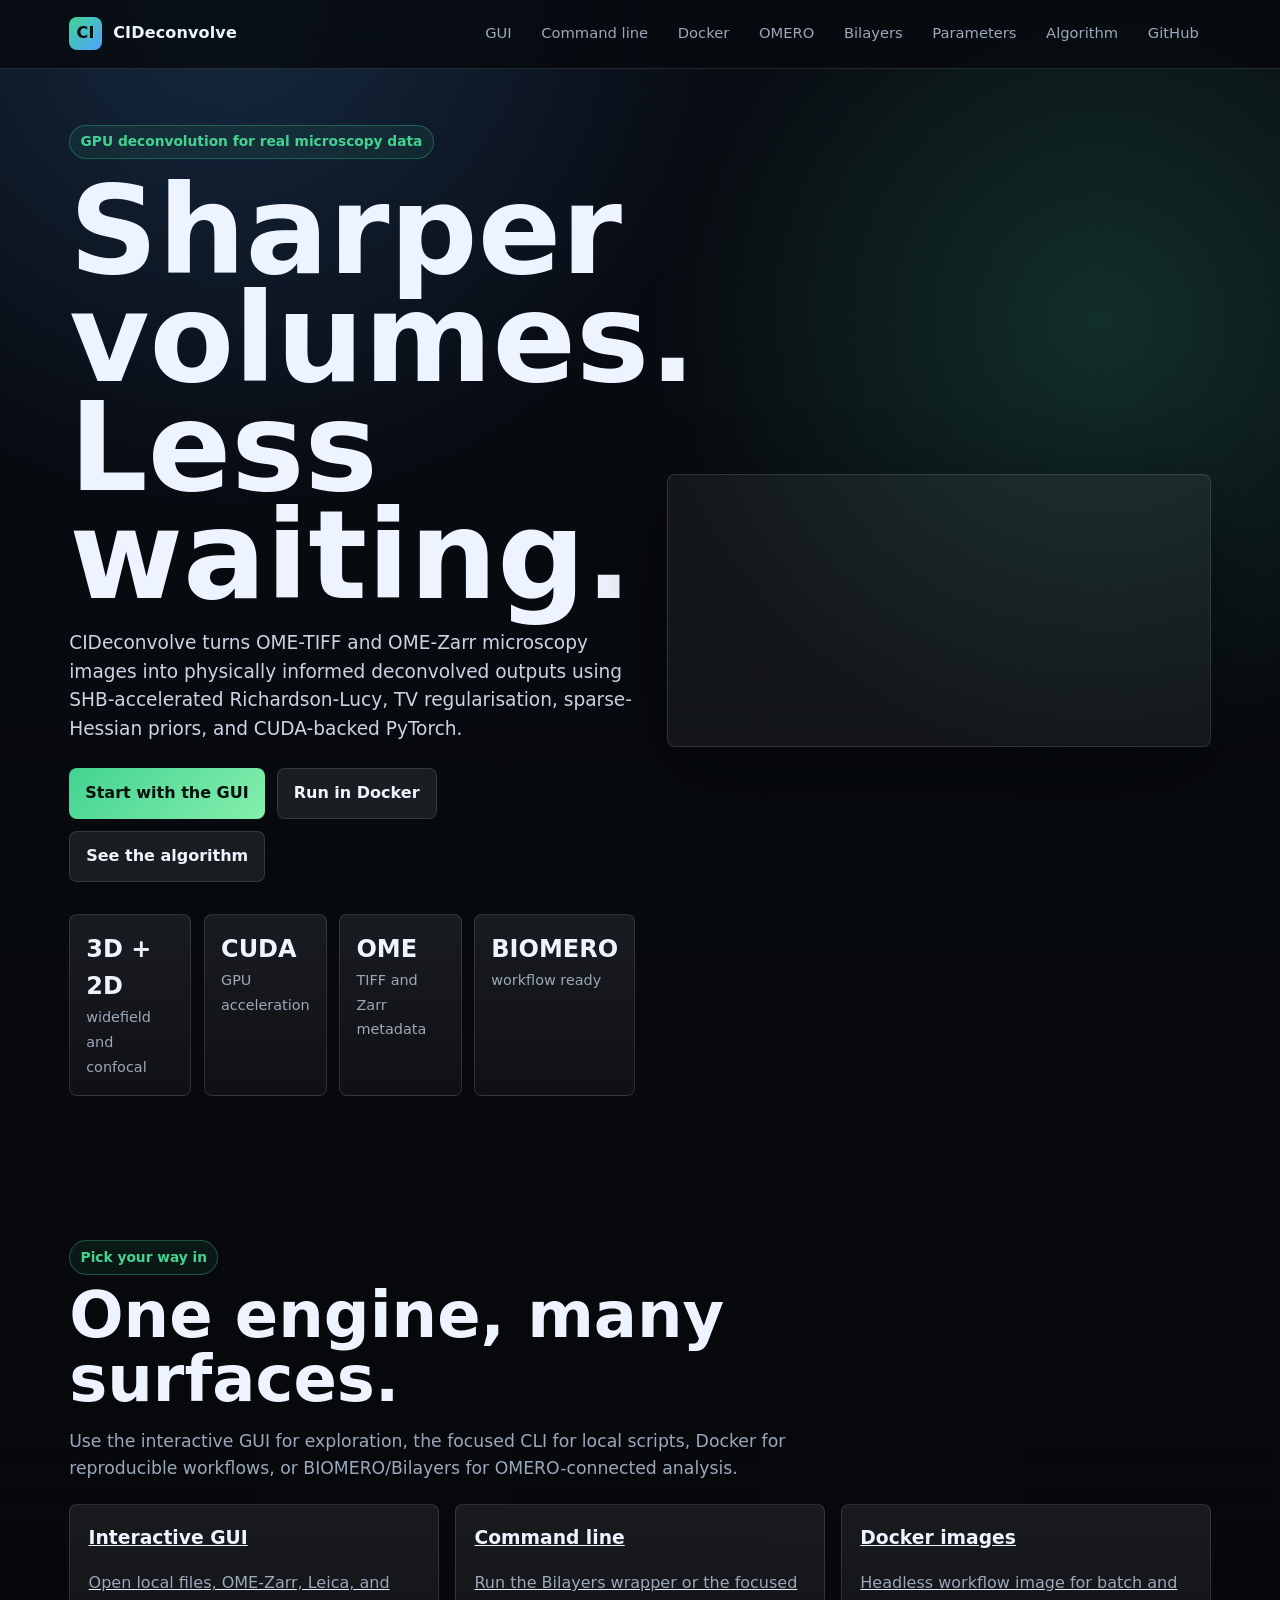
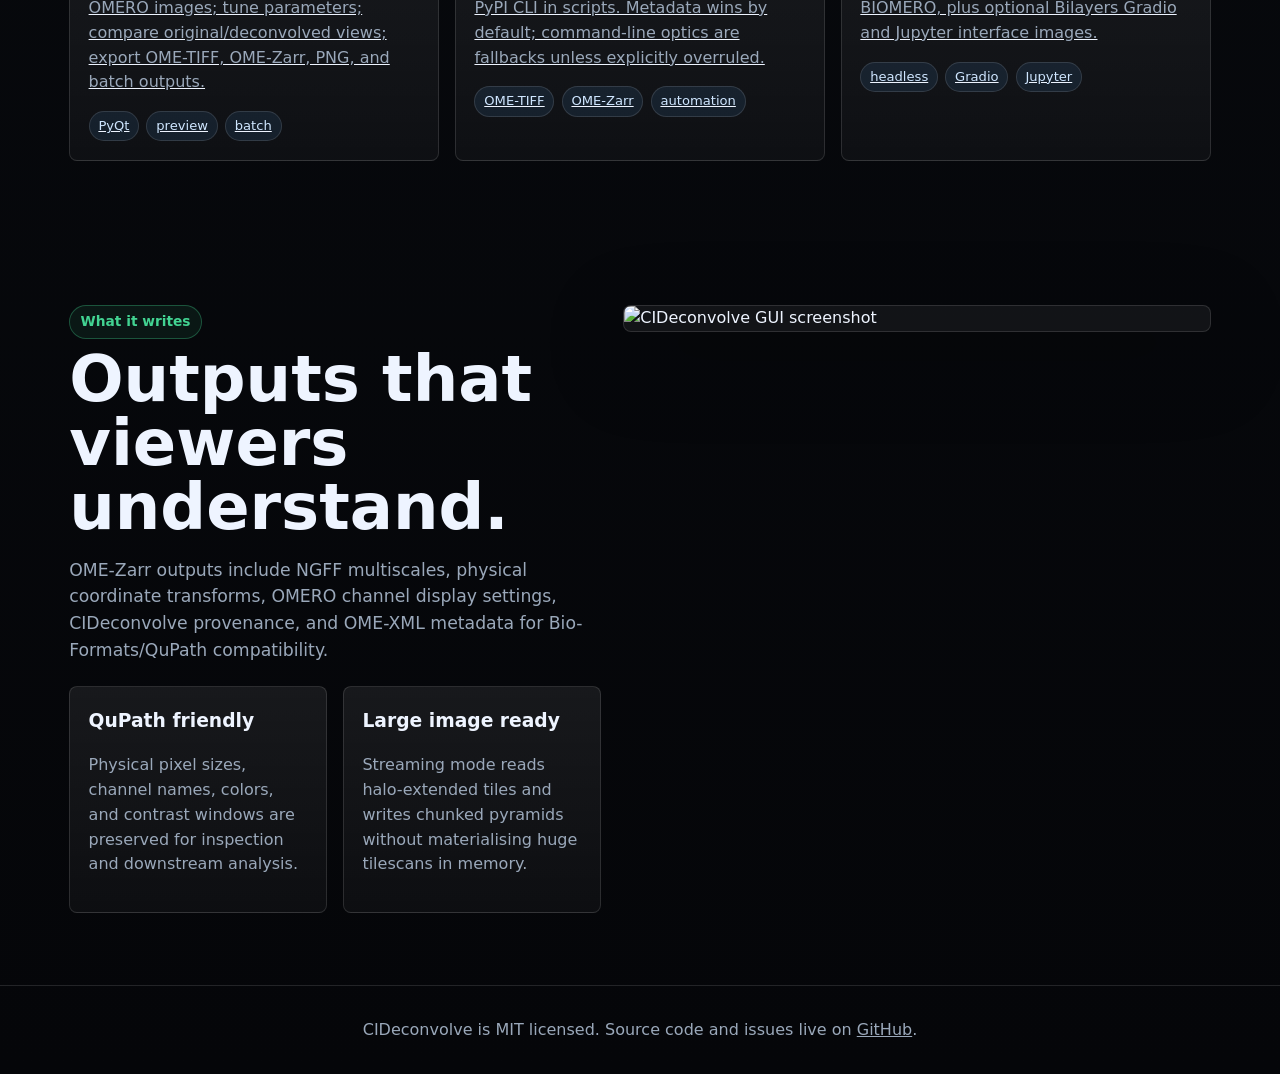
==== docs/index.html @ 8bf5b489 "modified:   README.md" ====
<!doctype html>
<html lang="en">
<head>
  <meta charset="utf-8">
  <meta name="viewport" content="width=device-width, initial-scale=1">
  <title>CIDeconvolve - GPU microscopy deconvolution</title>
  <meta name="description" content="GPU-accelerated 3D and 2D deconvolution for widefield and confocal microscopy images.">
  <link rel="stylesheet" href="assets/site.css">
</head>
<body>
  <header class="site-header">
    <nav class="nav">
      <a class="brand" href="index.html"><span class="brand-mark">CI</span><span>CIDeconvolve</span></a>
      <div class="nav-links">
        <a href="gui.html">GUI</a>
        <a href="commandline.html">Command line</a>
        <a href="docker.html">Docker</a>
        <a href="omero.html">OMERO</a>
        <a href="bilayers.html">Bilayers</a>
        <a href="parameters.html">Parameters</a>
        <a href="algorithm.html">Algorithm</a>
        <a href="https://github.com/Cellular-Imaging-Amsterdam-UMC/cideconvolve">GitHub</a>
      </div>
    </nav>
  </header>

  <main>
    <section class="wrap hero">
      <div>
        <span class="eyebrow">GPU deconvolution for real microscopy data</span>
        <h1>Sharper volumes. Less waiting.</h1>
        <p class="hero-copy">CIDeconvolve turns OME-TIFF and OME-Zarr microscopy images into physically informed deconvolved outputs using SHB-accelerated Richardson-Lucy, TV regularisation, sparse-Hessian priors, and CUDA-backed PyTorch.</p>
        <div class="actions">
          <a class="button primary" href="gui.html">Start with the GUI</a>
          <a class="button" href="docker.html">Run in Docker</a>
          <a class="button" href="algorithm.html">See the algorithm</a>
        </div>
        <div class="stats">
          <div class="stat"><strong>3D + 2D</strong><span>widefield and confocal</span></div>
          <div class="stat"><strong>CUDA</strong><span>GPU acceleration</span></div>
          <div class="stat"><strong>OME</strong><span>TIFF and Zarr metadata</span></div>
          <div class="stat"><strong>BIOMERO</strong><span>workflow ready</span></div>
        </div>
      </div>
      <div class="media-frame">
        <video src="movies/WF-2D-3Ch-Actin.ome_iterations.mp4" autoplay muted loop playsinline poster="screenshots/gui_deconvolve_ci.png"></video>
      </div>
    </section>

    <section class="wrap">
      <div class="section-title">
        <span class="eyebrow">Pick your way in</span>
        <h2>One engine, many surfaces.</h2>
        <p>Use the interactive GUI for exploration, the focused CLI for local scripts, Docker for reproducible workflows, or BIOMERO/Bilayers for OMERO-connected analysis.</p>
      </div>
      <div class="grid">
        <a class="card" href="gui.html">
          <h3>Interactive GUI</h3>
          <p>Open local files, OME-Zarr, Leica, and OMERO images; tune parameters; compare original/deconvolved views; export OME-TIFF, OME-Zarr, PNG, and batch outputs.</p>
          <div class="tag-list"><span class="tag">PyQt</span><span class="tag">preview</span><span class="tag">batch</span></div>
        </a>
        <a class="card" href="commandline.html">
          <h3>Command line</h3>
          <p>Run the Bilayers wrapper or the focused PyPI CLI in scripts. Metadata wins by default; command-line optics are fallbacks unless explicitly overruled.</p>
          <div class="tag-list"><span class="tag">OME-TIFF</span><span class="tag">OME-Zarr</span><span class="tag">automation</span></div>
        </a>
        <a class="card" href="docker.html">
          <h3>Docker images</h3>
          <p>Headless workflow image for batch and BIOMERO, plus optional Bilayers Gradio and Jupyter interface images.</p>
          <div class="tag-list"><span class="tag">headless</span><span class="tag">Gradio</span><span class="tag">Jupyter</span></div>
        </a>
      </div>
    </section>

    <section class="wrap split">
      <div>
        <div class="section-title">
          <span class="eyebrow">What it writes</span>
          <h2>Outputs that viewers understand.</h2>
          <p>OME-Zarr outputs include NGFF multiscales, physical coordinate transforms, OMERO channel display settings, CIDeconvolve provenance, and OME-XML metadata for Bio-Formats/QuPath compatibility.</p>
        </div>
        <div class="grid two">
          <div class="card"><h3>QuPath friendly</h3><p>Physical pixel sizes, channel names, colors, and contrast windows are preserved for inspection and downstream analysis.</p></div>
          <div class="card"><h3>Large image ready</h3><p>Streaming mode reads halo-extended tiles and writes chunked pyramids without materialising huge tilescans in memory.</p></div>
        </div>
      </div>
      <div class="media-frame"><img src="screenshots/gui_deconvolve_ci.png" alt="CIDeconvolve GUI screenshot"></div>
    </section>
  </main>

  <footer class="site-footer">CIDeconvolve is MIT licensed. Source code and issues live on <a href="https://github.com/Cellular-Imaging-Amsterdam-UMC/cideconvolve">GitHub</a>.</footer>
  <script src="assets/site.js"></script>
</body>
</html>
---- docs/assets/site.css ----
:root {
  color-scheme: dark;
  --bg: #07090d;
  --panel: #10151d;
  --panel-2: #151c26;
  --text: #eef4ff;
  --muted: #9aa8ba;
  --line: rgba(255, 255, 255, 0.12);
  --accent: #42d392;
  --accent-2: #4da3ff;
  --warn: #ffd166;
  --pink: #ff5c99;
  --shadow: 0 24px 80px rgba(0, 0, 0, 0.38);
  font-family: Inter, ui-sans-serif, system-ui, -apple-system, BlinkMacSystemFont, "Segoe UI", sans-serif;
}

* { box-sizing: border-box; }

body {
  margin: 0;
  background:
    radial-gradient(circle at 18% 0%, rgba(77, 163, 255, 0.2), transparent 32rem),
    radial-gradient(circle at 86% 12%, rgba(66, 211, 146, 0.18), transparent 28rem),
    linear-gradient(180deg, #080b12 0%, var(--bg) 44%, #050609 100%);
  color: var(--text);
  line-height: 1.55;
}

a { color: inherit; }

.site-header {
  position: sticky;
  top: 0;
  z-index: 50;
  backdrop-filter: blur(18px);
  background: rgba(7, 9, 13, 0.78);
  border-bottom: 1px solid var(--line);
}

.nav {
  max-width: 1180px;
  margin: 0 auto;
  padding: 0.9rem 1.2rem;
  display: flex;
  align-items: center;
  justify-content: space-between;
  gap: 1rem;
}

.brand {
  display: flex;
  align-items: center;
  gap: 0.7rem;
  font-weight: 800;
  text-decoration: none;
  letter-spacing: 0.01em;
}

.brand-mark {
  width: 2.05rem;
  height: 2.05rem;
  border-radius: 8px;
  display: grid;
  place-items: center;
  background: linear-gradient(135deg, var(--accent), var(--accent-2));
  color: #03100b;
  font-weight: 900;
}

.nav-links {
  display: flex;
  flex-wrap: wrap;
  justify-content: flex-end;
  gap: 0.35rem;
}

.nav-links a {
  padding: 0.5rem 0.75rem;
  border-radius: 8px;
  text-decoration: none;
  color: var(--muted);
  font-size: 0.92rem;
}

.nav-links a:hover,
.nav-links a.active {
  color: var(--text);
  background: rgba(255, 255, 255, 0.08);
}

main { min-height: 75vh; }

.wrap {
  max-width: 1180px;
  margin: 0 auto;
  padding: 4.5rem 1.2rem;
}

.hero {
  min-height: 76vh;
  display: grid;
  grid-template-columns: minmax(0, 1.02fr) minmax(320px, 0.98fr);
  align-items: center;
  gap: 2rem;
  padding-top: 3.5rem;
}

.eyebrow {
  display: inline-flex;
  align-items: center;
  gap: 0.45rem;
  color: var(--accent);
  border: 1px solid rgba(66, 211, 146, 0.32);
  background: rgba(66, 211, 146, 0.08);
  border-radius: 999px;
  padding: 0.35rem 0.65rem;
  font-size: 0.86rem;
  font-weight: 700;
}

h1 {
  margin: 1.1rem 0 1rem;
  max-width: 12ch;
  font-size: clamp(3.4rem, 10vw, 7.7rem);
  line-height: 0.88;
  letter-spacing: 0;
}

.hero-copy {
  max-width: 66ch;
  color: #c9d4e4;
  font-size: 1.16rem;
}

.actions {
  display: flex;
  flex-wrap: wrap;
  gap: 0.75rem;
  margin-top: 1.5rem;
}

.button {
  display: inline-flex;
  align-items: center;
  justify-content: center;
  min-height: 2.85rem;
  padding: 0.75rem 1rem;
  border-radius: 8px;
  text-decoration: none;
  font-weight: 800;
  border: 1px solid var(--line);
  background: rgba(255, 255, 255, 0.08);
}

.button.primary {
  background: linear-gradient(135deg, var(--accent), #86efac);
  color: #04100b;
  border: 0;
}

.button:hover { transform: translateY(-1px); }

.media-frame {
  border: 1px solid var(--line);
  background: rgba(255, 255, 255, 0.05);
  box-shadow: var(--shadow);
  overflow: hidden;
  border-radius: 8px;
}

.media-frame img,
.media-frame video {
  display: block;
  width: 100%;
  height: auto;
}

.stats {
  display: grid;
  grid-template-columns: repeat(4, 1fr);
  gap: 0.8rem;
  margin-top: 2rem;
}

.stat,
.card,
.callout,
.code-block,
.param-toolbar {
  border: 1px solid var(--line);
  background: linear-gradient(180deg, rgba(255,255,255,0.075), rgba(255,255,255,0.035));
  border-radius: 8px;
}

.stat { padding: 1rem; }
.stat strong { display: block; font-size: 1.5rem; }
.stat span { color: var(--muted); font-size: 0.9rem; }

.section-title {
  max-width: 820px;
  margin-bottom: 1.4rem;
}

.section-title h2,
.page-title h1 {
  margin: 0.5rem 0;
  max-width: none;
  font-size: clamp(2.1rem, 5vw, 4.1rem);
  line-height: 1;
}

.section-title p,
.page-title p {
  color: var(--muted);
  font-size: 1.08rem;
}

.grid {
  display: grid;
  grid-template-columns: repeat(3, 1fr);
  gap: 1rem;
}

.grid.two { grid-template-columns: repeat(2, 1fr); }

.card {
  padding: 1.15rem;
  min-height: 100%;
}

.card h3 { margin-top: 0; }
.card p { color: var(--muted); }
.card ul { padding-left: 1.15rem; color: var(--muted); }

.tag-list {
  display: flex;
  flex-wrap: wrap;
  gap: 0.45rem;
  margin-top: 0.9rem;
}

.tag {
  border: 1px solid var(--line);
  color: #cfe6ff;
  background: rgba(77, 163, 255, 0.1);
  border-radius: 999px;
  padding: 0.25rem 0.55rem;
  font-size: 0.82rem;
}

.page-title {
  padding-top: 4rem;
  padding-bottom: 2rem;
}

.split {
  display: grid;
  grid-template-columns: minmax(0, 0.95fr) minmax(320px, 1.05fr);
  gap: 1.4rem;
  align-items: start;
}

.callout {
  padding: 1rem;
  border-color: rgba(66, 211, 146, 0.35);
}

.code-block {
  padding: 1rem;
  overflow-x: auto;
  color: #e7f1ff;
  background: #080c12;
}

code, pre {
  font-family: "JetBrains Mono", "Cascadia Code", Consolas, monospace;
}

pre { margin: 0; }

.steps {
  counter-reset: step;
  display: grid;
  gap: 0.8rem;
}

.step {
  display: grid;
  grid-template-columns: 2.2rem 1fr;
  gap: 0.8rem;
  align-items: start;
}

.step::before {
  counter-increment: step;
  content: counter(step);
  width: 2.2rem;
  height: 2.2rem;
  border-radius: 8px;
  display: grid;
  place-items: center;
  color: #03100b;
  background: var(--accent);
  font-weight: 900;
}

.param-toolbar {
  display: grid;
  grid-template-columns: 1fr auto auto;
  gap: 0.75rem;
  padding: 0.8rem;
  margin-bottom: 1rem;
}

.param-toolbar input,
.param-toolbar select {
  min-height: 2.45rem;
  border-radius: 8px;
  border: 1px solid var(--line);
  background: #070b11;
  color: var(--text);
  padding: 0 0.75rem;
}

.param-table {
  width: 100%;
  border-collapse: collapse;
  overflow: hidden;
  border-radius: 8px;
}

.param-table th,
.param-table td {
  border-bottom: 1px solid var(--line);
  padding: 0.8rem;
  text-align: left;
  vertical-align: top;
}

.param-table th {
  color: #dff3ff;
  background: rgba(255, 255, 255, 0.07);
}

.param-table td { color: #c7d3e4; }
.param-table code { color: #c2f5dc; }
.muted { color: var(--muted); }

.site-footer {
  border-top: 1px solid var(--line);
  color: var(--muted);
  padding: 2rem 1.2rem;
  text-align: center;
}

@media (max-width: 920px) {
  .hero,
  .split,
  .grid,
  .grid.two,
  .stats {
    grid-template-columns: 1fr;
  }
  .nav { align-items: flex-start; flex-direction: column; }
  .nav-links { justify-content: flex-start; }
  .param-toolbar { grid-template-columns: 1fr; }
}
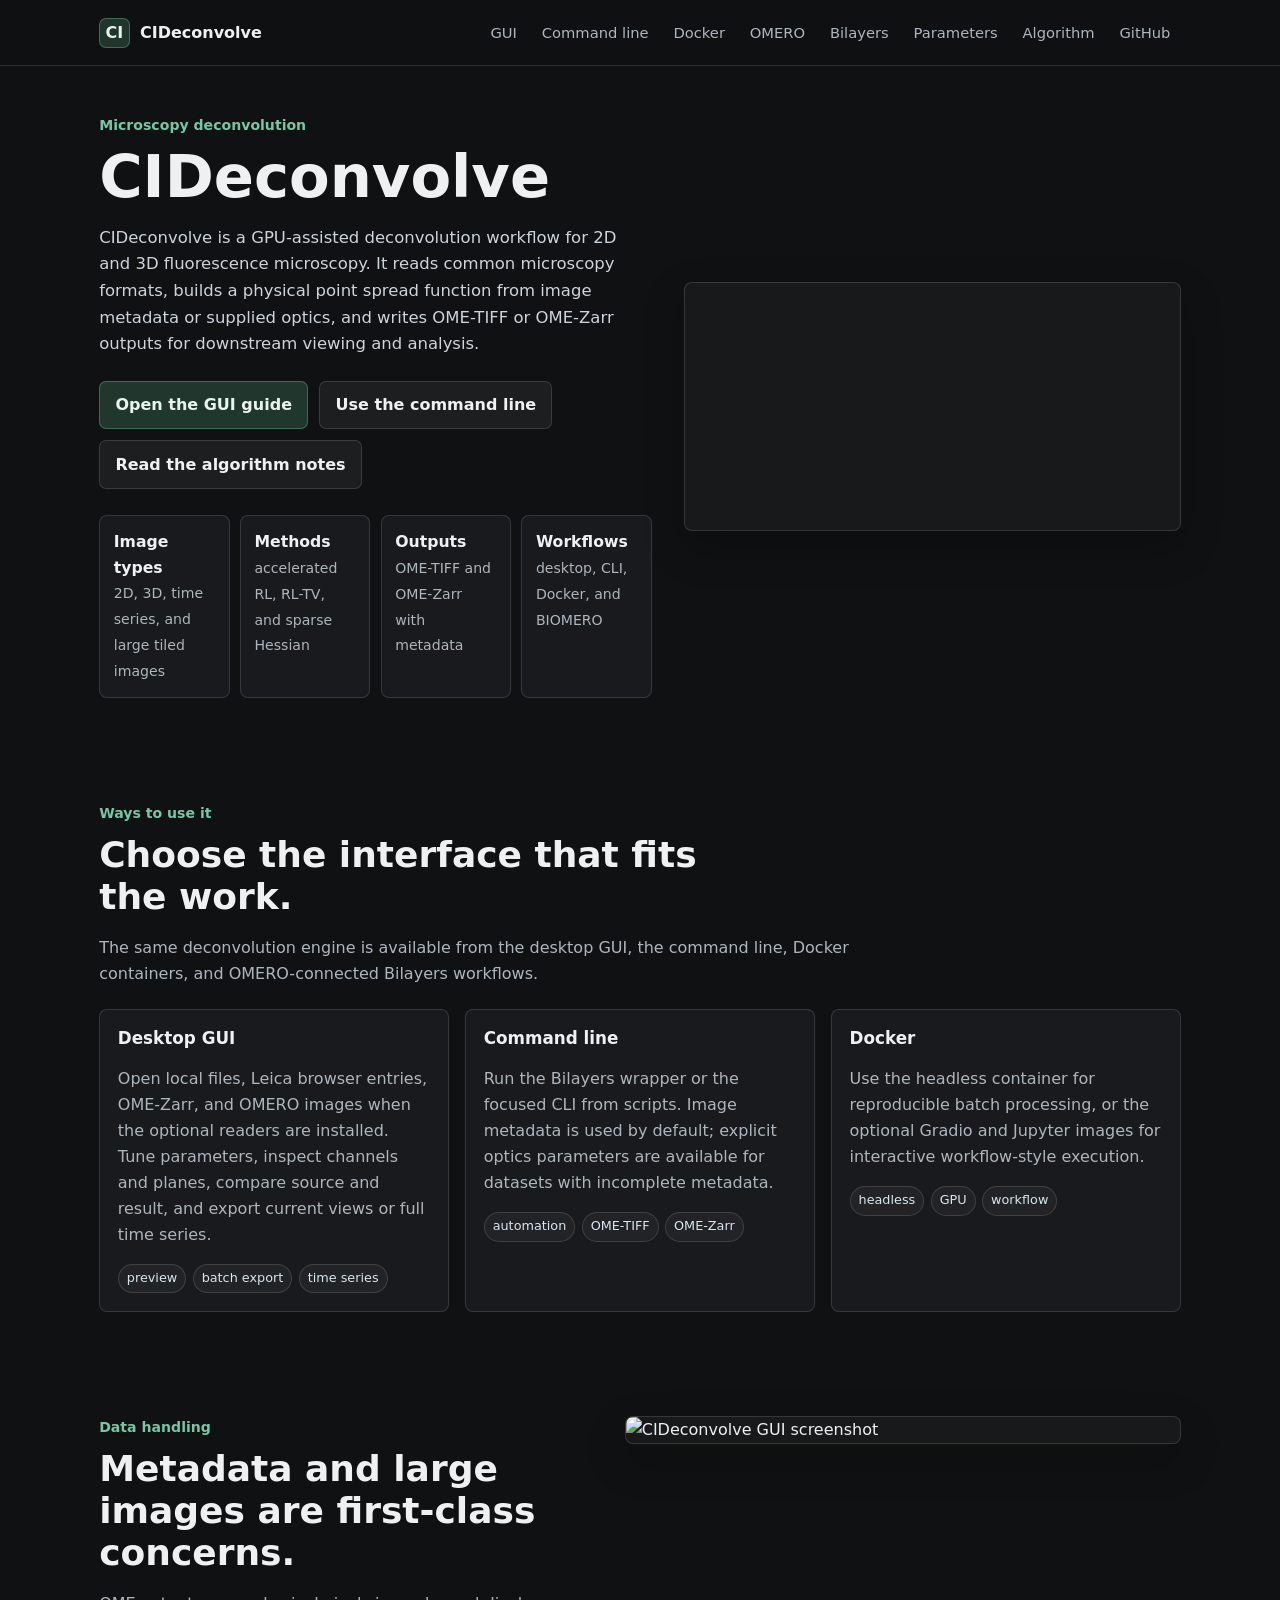
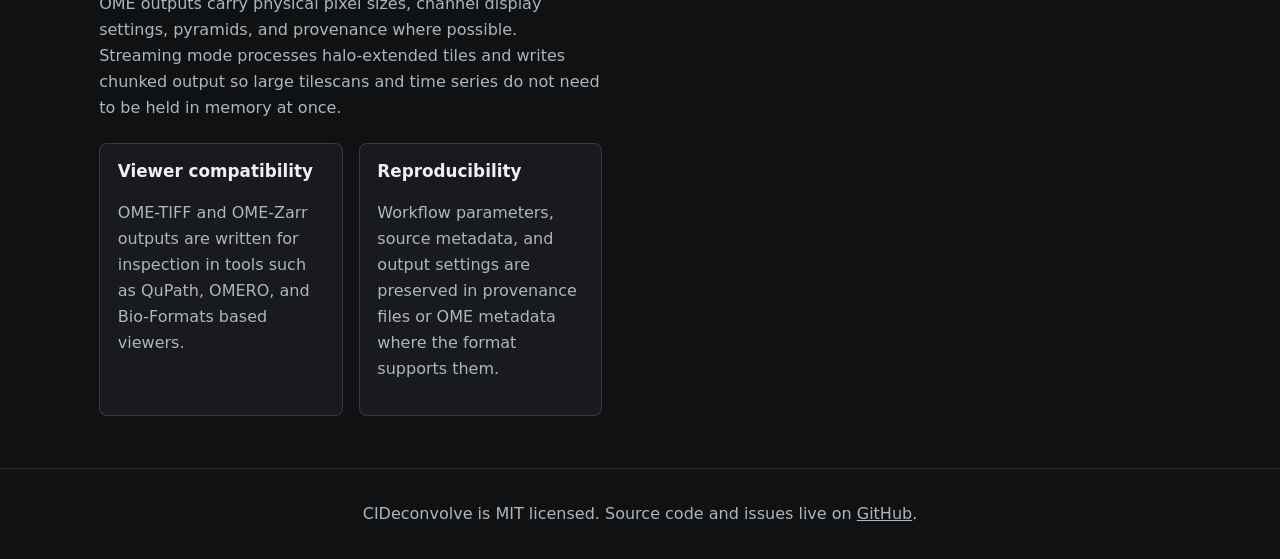
==== commit 52c008e4: "modified:   README.md" ====
--- a/docs/index.html
+++ b/docs/index.html
@@ -3,8 +3,8 @@
 <head>
   <meta charset="utf-8">
   <meta name="viewport" content="width=device-width, initial-scale=1">
-  <title>CIDeconvolve - GPU microscopy deconvolution</title>
-  <meta name="description" content="GPU-accelerated 3D and 2D deconvolution for widefield and confocal microscopy images.">
+  <title>CIDeconvolve - microscopy deconvolution</title>
+  <meta name="description" content="GPU-assisted 2D and 3D deconvolution for widefield and confocal microscopy images.">
   <link rel="stylesheet" href="assets/site.css">
 </head>
 <body>
@@ -27,19 +27,19 @@
   <main>
     <section class="wrap hero">
       <div>
-        <span class="eyebrow">GPU deconvolution for real microscopy data</span>
-        <h1>Sharper volumes. Less waiting.</h1>
-        <p class="hero-copy">CIDeconvolve turns OME-TIFF and OME-Zarr microscopy images into physically informed deconvolved outputs using SHB-accelerated Richardson-Lucy, TV regularisation, sparse-Hessian priors, and CUDA-backed PyTorch.</p>
+        <span class="eyebrow">Microscopy deconvolution</span>
+        <h1>CIDeconvolve</h1>
+        <p class="hero-copy">CIDeconvolve is a GPU-assisted deconvolution workflow for 2D and 3D fluorescence microscopy. It reads common microscopy formats, builds a physical point spread function from image metadata or supplied optics, and writes OME-TIFF or OME-Zarr outputs for downstream viewing and analysis.</p>
         <div class="actions">
-          <a class="button primary" href="gui.html">Start with the GUI</a>
-          <a class="button" href="docker.html">Run in Docker</a>
-          <a class="button" href="algorithm.html">See the algorithm</a>
+          <a class="button primary" href="gui.html">Open the GUI guide</a>
+          <a class="button" href="commandline.html">Use the command line</a>
+          <a class="button" href="algorithm.html">Read the algorithm notes</a>
         </div>
         <div class="stats">
-          <div class="stat"><strong>3D + 2D</strong><span>widefield and confocal</span></div>
-          <div class="stat"><strong>CUDA</strong><span>GPU acceleration</span></div>
-          <div class="stat"><strong>OME</strong><span>TIFF and Zarr metadata</span></div>
-          <div class="stat"><strong>BIOMERO</strong><span>workflow ready</span></div>
+          <div class="stat"><span class="stat-label">Image types</span><span>2D, 3D, time series, and large tiled images</span></div>
+          <div class="stat"><span class="stat-label">Methods</span><span>accelerated RL, RL-TV, and sparse Hessian</span></div>
+          <div class="stat"><span class="stat-label">Outputs</span><span>OME-TIFF and OME-Zarr with metadata</span></div>
+          <div class="stat"><span class="stat-label">Workflows</span><span>desktop, CLI, Docker, and BIOMERO</span></div>
         </div>
       </div>
       <div class="media-frame">
@@ -49,25 +49,25 @@
 
     <section class="wrap">
       <div class="section-title">
-        <span class="eyebrow">Pick your way in</span>
-        <h2>One engine, many surfaces.</h2>
-        <p>Use the interactive GUI for exploration, the focused CLI for local scripts, Docker for reproducible workflows, or BIOMERO/Bilayers for OMERO-connected analysis.</p>
+        <span class="eyebrow">Ways to use it</span>
+        <h2>Choose the interface that fits the work.</h2>
+        <p>The same deconvolution engine is available from the desktop GUI, the command line, Docker containers, and OMERO-connected Bilayers workflows.</p>
       </div>
       <div class="grid">
         <a class="card" href="gui.html">
-          <h3>Interactive GUI</h3>
-          <p>Open local files, OME-Zarr, Leica, and OMERO images; tune parameters; compare original/deconvolved views; export OME-TIFF, OME-Zarr, PNG, and batch outputs.</p>
-          <div class="tag-list"><span class="tag">PyQt</span><span class="tag">preview</span><span class="tag">batch</span></div>
+          <h3>Desktop GUI</h3>
+          <p>Open local files, Leica browser entries, OME-Zarr, and OMERO images when the optional readers are installed. Tune parameters, inspect channels and planes, compare source and result, and export current views or full time series.</p>
+          <div class="tag-list"><span class="tag">preview</span><span class="tag">batch export</span><span class="tag">time series</span></div>
         </a>
         <a class="card" href="commandline.html">
           <h3>Command line</h3>
-          <p>Run the Bilayers wrapper or the focused PyPI CLI in scripts. Metadata wins by default; command-line optics are fallbacks unless explicitly overruled.</p>
-          <div class="tag-list"><span class="tag">OME-TIFF</span><span class="tag">OME-Zarr</span><span class="tag">automation</span></div>
+          <p>Run the Bilayers wrapper or the focused CLI from scripts. Image metadata is used by default; explicit optics parameters are available for datasets with incomplete metadata.</p>
+          <div class="tag-list"><span class="tag">automation</span><span class="tag">OME-TIFF</span><span class="tag">OME-Zarr</span></div>
         </a>
         <a class="card" href="docker.html">
-          <h3>Docker images</h3>
-          <p>Headless workflow image for batch and BIOMERO, plus optional Bilayers Gradio and Jupyter interface images.</p>
-          <div class="tag-list"><span class="tag">headless</span><span class="tag">Gradio</span><span class="tag">Jupyter</span></div>
+          <h3>Docker</h3>
+          <p>Use the headless container for reproducible batch processing, or the optional Gradio and Jupyter images for interactive workflow-style execution.</p>
+          <div class="tag-list"><span class="tag">headless</span><span class="tag">GPU</span><span class="tag">workflow</span></div>
         </a>
       </div>
     </section>
@@ -75,13 +75,13 @@
     <section class="wrap split">
       <div>
         <div class="section-title">
-          <span class="eyebrow">What it writes</span>
-          <h2>Outputs that viewers understand.</h2>
-          <p>OME-Zarr outputs include NGFF multiscales, physical coordinate transforms, OMERO channel display settings, CIDeconvolve provenance, and OME-XML metadata for Bio-Formats/QuPath compatibility.</p>
+          <span class="eyebrow">Data handling</span>
+          <h2>Metadata and large images are first-class concerns.</h2>
+          <p>OME outputs carry physical pixel sizes, channel display settings, pyramids, and provenance where possible. Streaming mode processes halo-extended tiles and writes chunked output so large tilescans and time series do not need to be held in memory at once.</p>
         </div>
         <div class="grid two">
-          <div class="card"><h3>QuPath friendly</h3><p>Physical pixel sizes, channel names, colors, and contrast windows are preserved for inspection and downstream analysis.</p></div>
-          <div class="card"><h3>Large image ready</h3><p>Streaming mode reads halo-extended tiles and writes chunked pyramids without materialising huge tilescans in memory.</p></div>
+          <div class="card"><h3>Viewer compatibility</h3><p>OME-TIFF and OME-Zarr outputs are written for inspection in tools such as QuPath, OMERO, and Bio-Formats based viewers.</p></div>
+          <div class="card"><h3>Reproducibility</h3><p>Workflow parameters, source metadata, and output settings are preserved in provenance files or OME metadata where the format supports them.</p></div>
         </div>
       </div>
       <div class="media-frame"><img src="screenshots/gui_deconvolve_ci.png" alt="CIDeconvolve GUI screenshot"></div>
@@ -92,4 +92,3 @@
   <script src="assets/site.js"></script>
 </body>
 </html>
-
--- a/docs/assets/site.css
+++ b/docs/assets/site.css
@@ -1,16 +1,15 @@
 :root {
   color-scheme: dark;
-  --bg: #07090d;
-  --panel: #10151d;
-  --panel-2: #151c26;
-  --text: #eef4ff;
-  --muted: #9aa8ba;
-  --line: rgba(255, 255, 255, 0.12);
-  --accent: #42d392;
-  --accent-2: #4da3ff;
-  --warn: #ffd166;
-  --pink: #ff5c99;
-  --shadow: 0 24px 80px rgba(0, 0, 0, 0.38);
+  --bg: #101112;
+  --panel: #181a1d;
+  --panel-2: #202327;
+  --text: #eef0f1;
+  --muted: #aeb6bd;
+  --line: rgba(255, 255, 255, 0.13);
+  --accent: #78c6a3;
+  --accent-2: #9fb9d8;
+  --warn: #dec37b;
+  --shadow: 0 16px 42px rgba(0, 0, 0, 0.24);
   font-family: Inter, ui-sans-serif, system-ui, -apple-system, BlinkMacSystemFont, "Segoe UI", sans-serif;
 }
 
@@ -18,12 +17,9 @@
 
 body {
   margin: 0;
-  background:
-    radial-gradient(circle at 18% 0%, rgba(77, 163, 255, 0.2), transparent 32rem),
-    radial-gradient(circle at 86% 12%, rgba(66, 211, 146, 0.18), transparent 28rem),
-    linear-gradient(180deg, #080b12 0%, var(--bg) 44%, #050609 100%);
+  background: var(--bg);
   color: var(--text);
-  line-height: 1.55;
+  line-height: 1.62;
 }
 
 a { color: inherit; }
@@ -32,15 +28,15 @@
   position: sticky;
   top: 0;
   z-index: 50;
-  backdrop-filter: blur(18px);
-  background: rgba(7, 9, 13, 0.78);
+  backdrop-filter: blur(14px);
+  background: rgba(16, 17, 18, 0.9);
   border-bottom: 1px solid var(--line);
 }
 
 .nav {
-  max-width: 1180px;
+  max-width: 1120px;
   margin: 0 auto;
-  padding: 0.9rem 1.2rem;
+  padding: 0.85rem 1.2rem;
   display: flex;
   align-items: center;
   justify-content: space-between;
@@ -50,33 +46,33 @@
 .brand {
   display: flex;
   align-items: center;
-  gap: 0.7rem;
-  font-weight: 800;
+  gap: 0.65rem;
+  font-weight: 650;
   text-decoration: none;
-  letter-spacing: 0.01em;
 }
 
 .brand-mark {
-  width: 2.05rem;
-  height: 2.05rem;
-  border-radius: 8px;
+  width: 1.9rem;
+  height: 1.9rem;
+  border-radius: 7px;
   display: grid;
   place-items: center;
-  background: linear-gradient(135deg, var(--accent), var(--accent-2));
-  color: #03100b;
-  font-weight: 900;
+  background: #22352d;
+  border: 1px solid rgba(120, 198, 163, 0.38);
+  color: #dff4ea;
+  font-weight: 700;
 }
 
 .nav-links {
   display: flex;
   flex-wrap: wrap;
   justify-content: flex-end;
-  gap: 0.35rem;
+  gap: 0.25rem;
 }
 
 .nav-links a {
-  padding: 0.5rem 0.75rem;
-  border-radius: 8px;
+  padding: 0.45rem 0.65rem;
+  border-radius: 7px;
   text-decoration: none;
   color: var(--muted);
   font-size: 0.92rem;
@@ -85,84 +81,91 @@
 .nav-links a:hover,
 .nav-links a.active {
   color: var(--text);
-  background: rgba(255, 255, 255, 0.08);
+  background: rgba(255, 255, 255, 0.06);
 }
 
 main { min-height: 75vh; }
 
 .wrap {
-  max-width: 1180px;
+  max-width: 1120px;
   margin: 0 auto;
-  padding: 4.5rem 1.2rem;
+  padding: 3.25rem 1.2rem;
 }
 
 .hero {
-  min-height: 76vh;
-  display: grid;
-  grid-template-columns: minmax(0, 1.02fr) minmax(320px, 0.98fr);
+  display: grid;
+  grid-template-columns: minmax(0, 1fr) minmax(320px, 0.9fr);
   align-items: center;
   gap: 2rem;
-  padding-top: 3.5rem;
+  padding-top: 3rem;
 }
 
 .eyebrow {
-  display: inline-flex;
-  align-items: center;
-  gap: 0.45rem;
+  display: block;
   color: var(--accent);
-  border: 1px solid rgba(66, 211, 146, 0.32);
-  background: rgba(66, 211, 146, 0.08);
-  border-radius: 999px;
-  padding: 0.35rem 0.65rem;
-  font-size: 0.86rem;
-  font-weight: 700;
+  font-size: 0.88rem;
+  font-weight: 600;
+  margin-bottom: 0.55rem;
 }
 
 h1 {
-  margin: 1.1rem 0 1rem;
-  max-width: 12ch;
-  font-size: clamp(3.4rem, 10vw, 7.7rem);
-  line-height: 0.88;
+  margin: 0 0 1rem;
+  max-width: 18ch;
+  font-size: clamp(2.25rem, 5vw, 3.7rem);
+  line-height: 1.05;
   letter-spacing: 0;
+  font-weight: 650;
+}
+
+h2 {
+  font-size: clamp(1.55rem, 3vw, 2.25rem);
+  line-height: 1.18;
+  font-weight: 620;
+}
+
+h3 {
+  font-size: 1.05rem;
+  line-height: 1.3;
+  font-weight: 620;
 }
 
 .hero-copy {
-  max-width: 66ch;
-  color: #c9d4e4;
-  font-size: 1.16rem;
+  max-width: 68ch;
+  color: #cdd4da;
+  font-size: 1.03rem;
 }
 
 .actions {
   display: flex;
   flex-wrap: wrap;
-  gap: 0.75rem;
-  margin-top: 1.5rem;
+  gap: 0.7rem;
+  margin-top: 1.4rem;
 }
 
 .button {
   display: inline-flex;
   align-items: center;
   justify-content: center;
-  min-height: 2.85rem;
-  padding: 0.75rem 1rem;
-  border-radius: 8px;
+  min-height: 2.55rem;
+  padding: 0.65rem 0.95rem;
+  border-radius: 7px;
   text-decoration: none;
-  font-weight: 800;
-  border: 1px solid var(--line);
-  background: rgba(255, 255, 255, 0.08);
+  font-weight: 600;
+  border: 1px solid var(--line);
+  background: rgba(255, 255, 255, 0.055);
 }
 
 .button.primary {
-  background: linear-gradient(135deg, var(--accent), #86efac);
-  color: #04100b;
-  border: 0;
-}
-
-.button:hover { transform: translateY(-1px); }
+  background: #21372d;
+  color: #e8f5ee;
+  border-color: rgba(120, 198, 163, 0.36);
+}
+
+.button:hover { background: rgba(255, 255, 255, 0.085); }
 
 .media-frame {
   border: 1px solid var(--line);
-  background: rgba(255, 255, 255, 0.05);
+  background: rgba(255, 255, 255, 0.035);
   box-shadow: var(--shadow);
   overflow: hidden;
   border-radius: 8px;
@@ -178,23 +181,37 @@
 .stats {
   display: grid;
   grid-template-columns: repeat(4, 1fr);
-  gap: 0.8rem;
-  margin-top: 2rem;
+  gap: 0.65rem;
+  margin-top: 1.6rem;
 }
 
 .stat,
 .card,
 .callout,
 .code-block,
-.param-toolbar {
-  border: 1px solid var(--line);
-  background: linear-gradient(180deg, rgba(255,255,255,0.075), rgba(255,255,255,0.035));
+.param-toolbar,
+.note-panel {
+  border: 1px solid var(--line);
+  background: var(--panel);
   border-radius: 8px;
 }
 
-.stat { padding: 1rem; }
-.stat strong { display: block; font-size: 1.5rem; }
-.stat span { color: var(--muted); font-size: 0.9rem; }
+.stat {
+  padding: 0.85rem;
+  color: var(--muted);
+}
+
+.stat-label {
+  display: block;
+  color: var(--text);
+  font-size: 0.98rem;
+  font-weight: 620;
+}
+
+.stat span:not(.stat-label) {
+  color: var(--muted);
+  font-size: 0.88rem;
+}
 
 .section-title {
   max-width: 820px;
@@ -203,16 +220,15 @@
 
 .section-title h2,
 .page-title h1 {
-  margin: 0.5rem 0;
-  max-width: none;
-  font-size: clamp(2.1rem, 5vw, 4.1rem);
-  line-height: 1;
+  margin: 0.45rem 0;
+  max-width: 24ch;
 }
 
 .section-title p,
 .page-title p {
   color: var(--muted);
-  font-size: 1.08rem;
+  font-size: 1rem;
+  max-width: 78ch;
 }
 
 .grid {
@@ -224,7 +240,7 @@
 .grid.two { grid-template-columns: repeat(2, 1fr); }
 
 .card {
-  padding: 1.15rem;
+  padding: 1.1rem;
   min-height: 100%;
 }
 
@@ -232,25 +248,32 @@
 .card p { color: var(--muted); }
 .card ul { padding-left: 1.15rem; color: var(--muted); }
 
+a.card {
+  display: block;
+  text-decoration: none;
+}
+
+a.card:hover { background: var(--panel-2); }
+
 .tag-list {
   display: flex;
   flex-wrap: wrap;
-  gap: 0.45rem;
+  gap: 0.4rem;
   margin-top: 0.9rem;
 }
 
 .tag {
   border: 1px solid var(--line);
-  color: #cfe6ff;
-  background: rgba(77, 163, 255, 0.1);
+  color: #d8e6f0;
+  background: rgba(255, 255, 255, 0.045);
   border-radius: 999px;
-  padding: 0.25rem 0.55rem;
-  font-size: 0.82rem;
+  padding: 0.22rem 0.5rem;
+  font-size: 0.8rem;
 }
 
 .page-title {
-  padding-top: 4rem;
-  padding-bottom: 2rem;
+  padding-top: 3rem;
+  padding-bottom: 1.75rem;
 }
 
 .split {
@@ -260,16 +283,62 @@
   align-items: start;
 }
 
+.content {
+  max-width: 880px;
+}
+
+.content h2 {
+  margin-top: 2rem;
+  margin-bottom: 0.6rem;
+}
+
+.content h3 {
+  margin-top: 1.4rem;
+  margin-bottom: 0.35rem;
+}
+
+.content p,
+.content li {
+  color: var(--muted);
+}
+
+.note-panel {
+  padding: 1rem;
+  margin: 1rem 0;
+}
+
+.note-panel p { margin: 0; }
+
+.formula {
+  display: block;
+  padding: 0.85rem;
+  overflow-x: auto;
+  border-radius: 7px;
+  border: 1px solid var(--line);
+  background: #0b0c0d;
+  color: #dfe8ed;
+}
+
 .callout {
   padding: 1rem;
-  border-color: rgba(66, 211, 146, 0.35);
+  border-color: rgba(120, 198, 163, 0.28);
+}
+
+.callout-label,
+.param-name {
+  color: var(--text);
+  font-weight: 600;
+}
+
+.callout-label::after {
+  content: ":";
 }
 
 .code-block {
   padding: 1rem;
   overflow-x: auto;
-  color: #e7f1ff;
-  background: #080c12;
+  color: #e5edf2;
+  background: #0b0c0d;
 }
 
 code, pre {
@@ -286,7 +355,7 @@
 
 .step {
   display: grid;
-  grid-template-columns: 2.2rem 1fr;
+  grid-template-columns: 2rem 1fr;
   gap: 0.8rem;
   align-items: start;
 }
@@ -294,14 +363,15 @@
 .step::before {
   counter-increment: step;
   content: counter(step);
-  width: 2.2rem;
-  height: 2.2rem;
-  border-radius: 8px;
+  width: 2rem;
+  height: 2rem;
+  border-radius: 7px;
   display: grid;
   place-items: center;
-  color: #03100b;
-  background: var(--accent);
-  font-weight: 900;
+  color: #dff4ea;
+  background: #22352d;
+  border: 1px solid rgba(120, 198, 163, 0.38);
+  font-weight: 650;
 }
 
 .param-toolbar {
@@ -315,9 +385,9 @@
 .param-toolbar input,
 .param-toolbar select {
   min-height: 2.45rem;
-  border-radius: 8px;
-  border: 1px solid var(--line);
-  background: #070b11;
+  border-radius: 7px;
+  border: 1px solid var(--line);
+  background: #0c0d0f;
   color: var(--text);
   padding: 0 0.75rem;
 }
@@ -338,12 +408,13 @@
 }
 
 .param-table th {
-  color: #dff3ff;
-  background: rgba(255, 255, 255, 0.07);
-}
-
-.param-table td { color: #c7d3e4; }
-.param-table code { color: #c2f5dc; }
+  color: #e1e8ec;
+  background: rgba(255, 255, 255, 0.055);
+  font-weight: 620;
+}
+
+.param-table td { color: #c7d0d8; }
+.param-table code { color: #d8f0e4; }
 .muted { color: var(--muted); }
 
 .site-footer {
@@ -365,4 +436,3 @@
   .nav-links { justify-content: flex-start; }
   .param-toolbar { grid-template-columns: 1fr; }
 }
-
